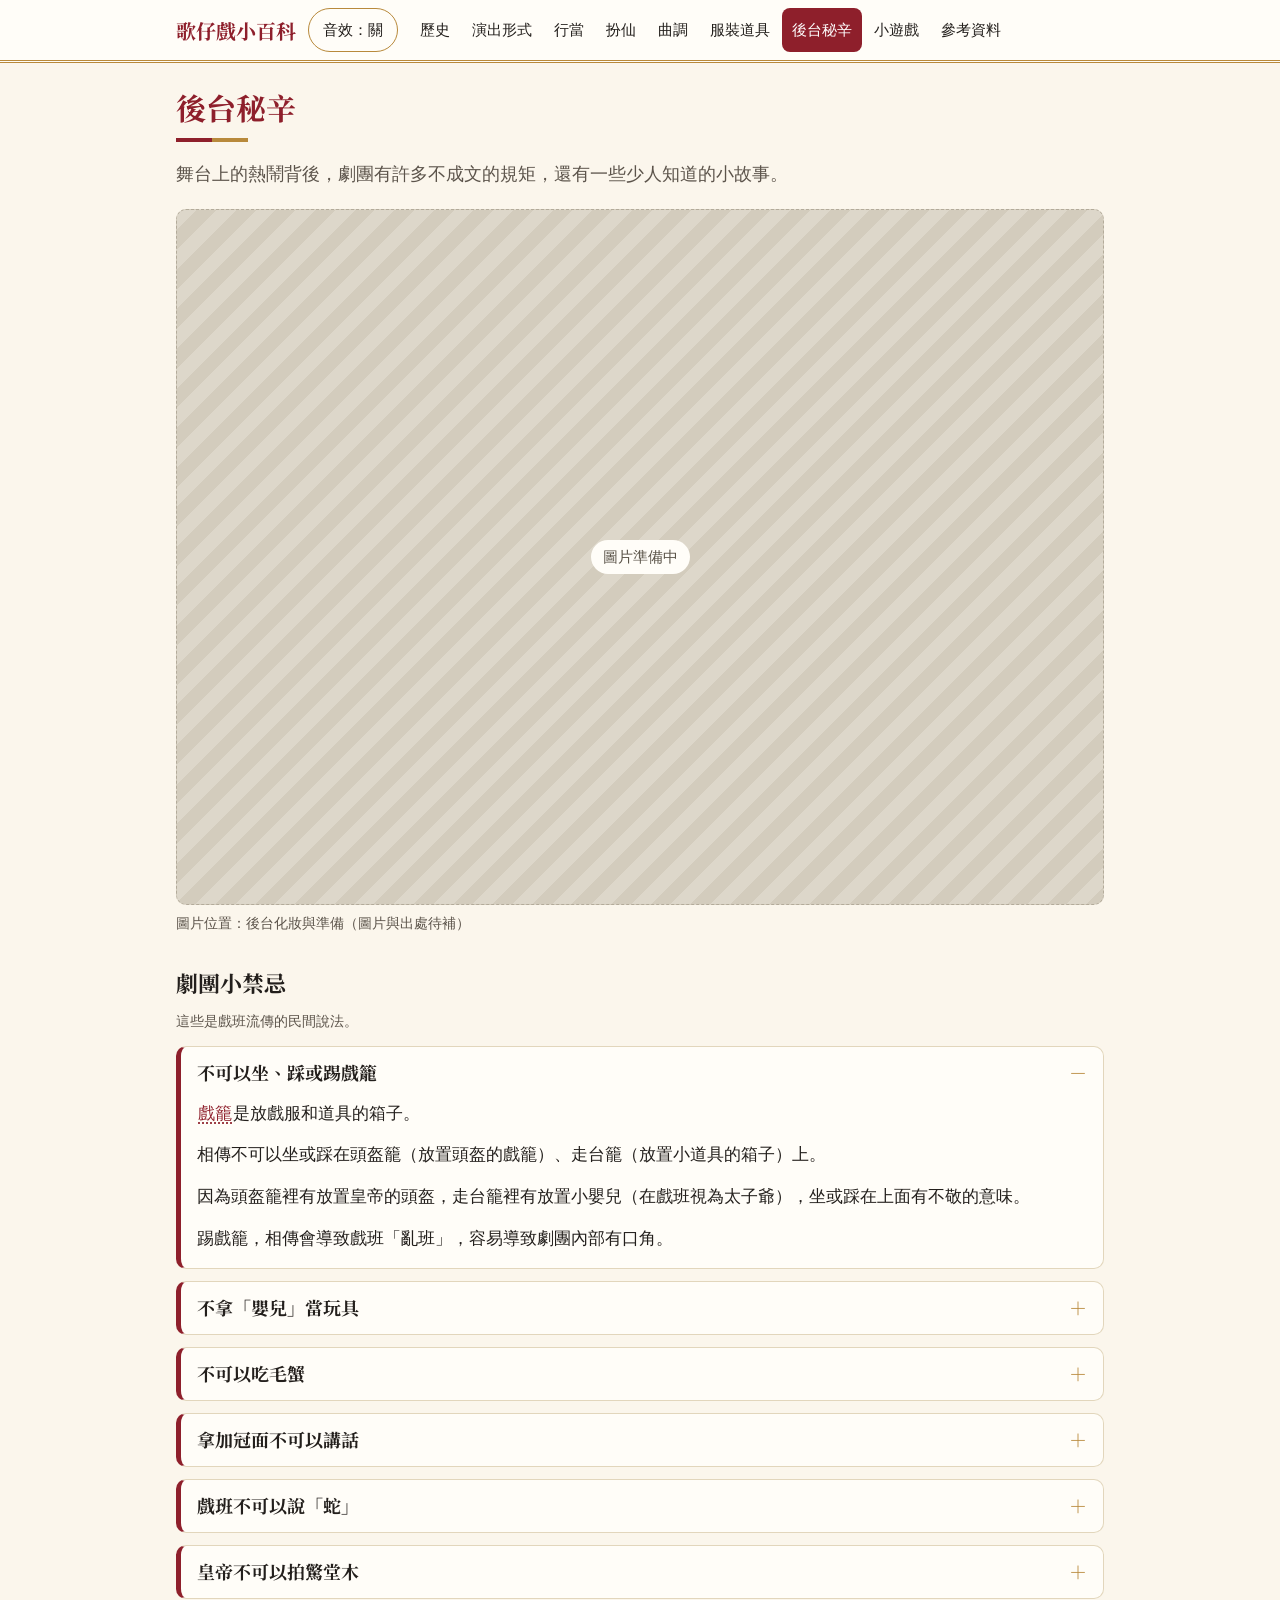
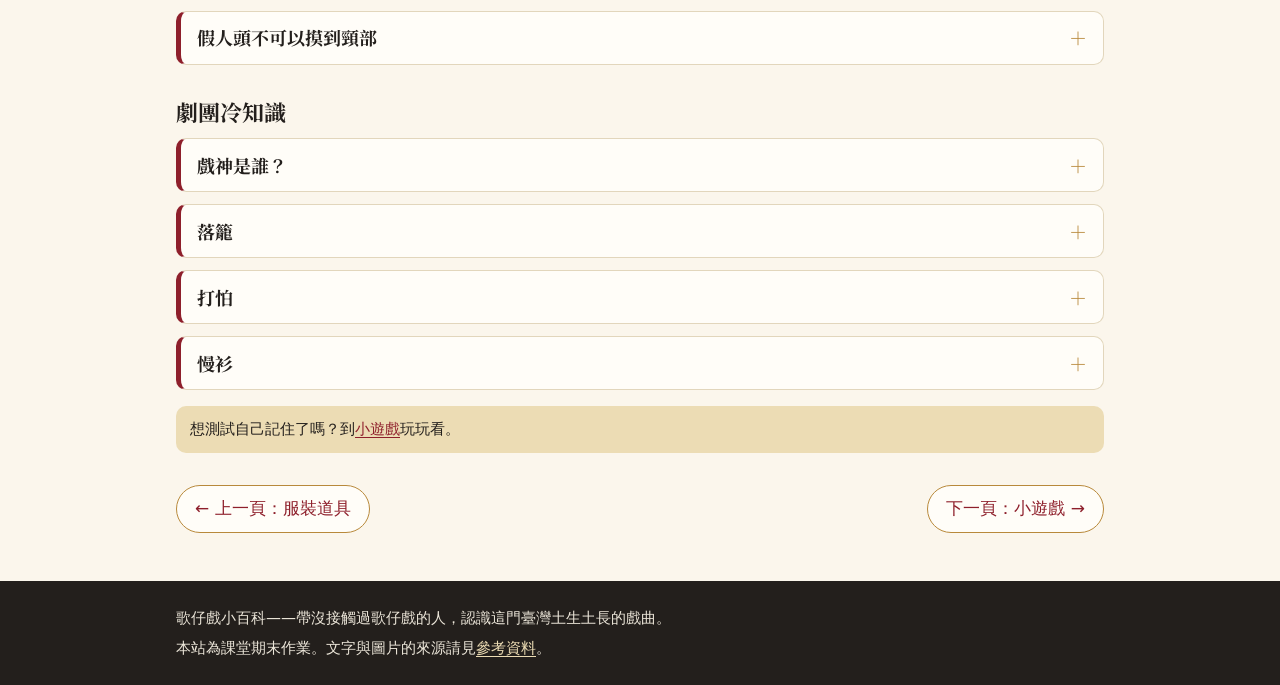
==== site/backstage.html @ 0ca02fb5 "服裝道具頁加入頁籤、單開卡片與全部展開收合，後台秘辛頁新增行話 - 新增 js/tabs.js 與頁籤、卡片工具的樣式，服裝道具頁分成戲服、道具兩個頁籤 - 後台秘辛頁：劇團冷知識新增落籠、打怕、慢衫" ====
<!doctype html>
<html lang="zh-Hant-TW">
<head>
<meta charset="utf-8">
<meta name="viewport" content="width=device-width, initial-scale=1">
<title>後台秘辛｜歌仔戲小百科</title>
<meta name="description" content="歌仔戲劇團的後台小禁忌與冷知識。">
<link rel="preconnect" href="https://fonts.googleapis.com">
<link rel="preconnect" href="https://fonts.gstatic.com" crossorigin>
<link href="https://fonts.googleapis.com/css2?family=Noto+Serif+TC:wght@500;700&display=swap" rel="stylesheet">
<link rel="stylesheet" href="css/style.css">
</head>
<body data-page="backstage">
<main id="main" class="wrap">
  <h1>後台秘辛</h1>
  <p class="lead">舞台上的熱鬧背後，劇團有許多不成文的規矩，還有一些少人知道的小故事。</p>

  <figure class="media" data-image="backstage-1.jpg" data-alt="歌仔戲後台化妝與準備的情景">
    <div class="ph" role="img" aria-label="圖片準備中：歌仔戲後台化妝與準備的情景"><span>圖片準備中</span></div>
    <figcaption>圖片位置：後台化妝與準備（圖片與出處待補）</figcaption>
  </figure>

  <h2>劇團小禁忌</h2>
  <p class="hint">這些是戲班流傳的民間說法。</p>
  <div class="cards">
    <details class="card" open>
      <summary>不可以坐、踩或踢戲籠</summary>
      <div class="card-body">
        <p><button class="term" data-term="xilong">戲籠</button>是放戲服和道具的箱子。</p>
        <p>相傳不可以坐或踩在頭盔籠（放置頭盔的戲籠）、走台籠（放置小道具的箱子）上。</p>
        <p>因為頭盔籠裡有放置皇帝的頭盔，走台籠裡有放置小嬰兒（在戲班視為太子爺），坐或踩在上面有不敬的意味。</p>
        <p>踢戲籠，相傳會導致戲班「亂班」，容易導致劇團內部有口角。</p>
      </div>
    </details>
    <details class="card">
      <summary>不拿「嬰兒」當玩具</summary>
      <div class="card-body">
        <p>嬰兒的娃娃，沒上戲的時候被視為神聖的，不可以在後台隨便玩。傳說它在戲班裡的地位，僅次於戲神。</p>
        <p class="note-box"><strong>小故事</strong><br>因為在劇中小旦生小孩需要使用到小嬰兒，因此戲班有個不成文的規定，過年時小旦需要包紅包給小嬰兒，放置在他身上。</p>
      </div>
    </details>
    <details class="card">
      <summary>不可以吃毛蟹</summary>
      <div class="card-body">
        <p>不能吃毛蟹，因為毛蟹是戲神田都元帥的救命恩人，因此演員不可以吃毛蟹。</p>
      </div>
    </details>
    <details class="card">
      <summary>拿加冠面不可以講話</summary>
      <div class="card-body">
        <p>加冠面流傳著「拿著加冠面不能說話，否則演出時會沒聲音（失聲）」的說法。</p>
        <p>這也是戲班前輩用來提醒演員在後台準備扮仙時，必須收心、保持肅穆，不要隨意嘻笑喧鬧的規矩。</p>
      </div>
    </details>
    <details class="card">
      <summary>戲班不可以說「蛇」</summary>
      <div class="card-body">
        <p>民間流傳演出當天若見到蛇，或有人說出「蛇」字，容易引發打架鬧事，或造成樂器、道具損壞，對戲班來說非常傷本。</p>
      </div>
    </details>
    <details class="card">
      <summary>皇帝不可以拍驚堂木</summary>
      <div class="card-body">
        <p>皇帝是一國之主，因此扮上後地位最高。</p>
        <p>因此扮演皇帝不可以拍驚堂木，表示會「散班」，意即劇團解散。</p>
      </div>
    </details>
    <details class="card">
      <summary>假人頭不可以摸到頸部</summary>
      <div class="card-body">
        <p>劇團的假人頭（又稱菜頭），不可以摸到頸部，據說演員會失聲。</p>
      </div>
    </details>
  </div>

  <h2>劇團冷知識</h2>
  <div class="cards">
    <details class="card">
      <summary>戲神是誰？</summary>
      <div class="card-body">
        <p><button class="term" data-term="xishen">戲神</button>是戲班信奉的守護神。田都元帥是戲曲行業共同信奉的神明之一，農曆六月十一日是祂的生日。有的劇團演出前，會先祭拜田都元帥。</p>
      </div>
    </details>
    <details class="card">
      <summary>落籠</summary>
      <div class="card-body">
        <p>落籠是指將布景、戲籠、道具移到下個演出地點搭台。</p>
      </div>
    </details>
    <details class="card">
      <summary>打怕</summary>
      <div class="card-body">
        <p>打怕是指遲到的意思。</p>
      </div>
    </details>
    <details class="card">
      <summary>慢衫</summary>
      <div class="card-body">
        <p>慢衫指的是後台演員來不及換裝，需要前台演員多爭取一些時間。</p>
      </div>
    </details>
  </div>

  <p class="note-box">想測試自己記住了嗎？到<a href="games.html">小遊戲</a>玩玩看。</p>

  <nav class="pager" aria-label="單元換頁">
    <a href="costume.html">← 上一頁：服裝道具</a>
    <a class="next" href="games.html">下一頁：小遊戲 →</a>
  </nav></main>
<script defer src="data/sources.js"></script>
<script defer src="data/glossary.js"></script>
<script defer src="js/core.js"></script>
<script defer src="js/sound.js"></script>
<script defer src="js/layout.js"></script>
<script defer src="js/glossary.js"></script>
<script defer src="js/sources-list.js"></script>
<script defer src="js/media.js"></script>
</body>
</html>
---- site/css/style.css ----
/* 歌仔戲小百科：古典與現代混合。米白底，深紅、金、墨黑為主色。 */
:root {
  --bg: #fbf6ec;
  --paper: #fffdf8;
  --ink: #231f1c;
  --muted: #5c544b;
  --red: #8e1f2b;
  --red-dark: #6e1520;
  --gold: #b8893b;
  --gold-soft: #ecdcb4;
  --line: #e2d6bc;
  --ph: #ddd7ca;
  --ph-ink: #5a5348;
  --good: #1f6b3a;
  --bad: #a3202d;
  --radius: 10px;
  --serif: 'Noto Serif TC', 'Songti TC', 'PMingLiU', 'Source Han Serif TC', serif;
  --sans: 'Noto Sans TC', 'PingFang TC', 'Microsoft JhengHei', 'Heiti TC', system-ui, sans-serif;
}

*,
*::before,
*::after {
  box-sizing: border-box;
}

html {
  -webkit-text-size-adjust: 100%;
}

body {
  margin: 0;
  background: var(--bg);
  color: var(--ink);
  font-family: var(--sans);
  font-size: 1.0625rem;
  line-height: 1.75;
  overflow-wrap: anywhere;
}

img,
video,
iframe {
  max-width: 100%;
}

a {
  color: var(--red);
  text-underline-offset: 3px;
}

a:hover {
  color: var(--red-dark);
}

:focus-visible {
  outline: 3px solid var(--gold);
  outline-offset: 2px;
}

.wrap {
  width: 100%;
  max-width: 960px;
  margin: 0 auto;
  padding: 0 16px;
}

.skip-link {
  position: absolute;
  left: -999px;
  top: 8px;
  background: var(--ink);
  color: #fff;
  padding: 8px 14px;
  border-radius: 6px;
  z-index: 100;
}

.skip-link:focus {
  left: 8px;
}

/* ---------- 導覽列 ---------- */
.site-header {
  position: sticky;
  top: 0;
  z-index: 50;
  background: var(--paper);
  border-bottom: 3px double var(--gold);
}

.header-inner {
  display: flex;
  flex-wrap: wrap;
  align-items: center;
  gap: 8px 12px;
  padding-top: 8px;
  padding-bottom: 8px;
}

.brand {
  font-family: var(--serif);
  font-weight: 700;
  font-size: 1.25rem;
  color: var(--red);
  text-decoration: none;
  margin-right: auto;
}

.menu-btn,
.sound-btn {
  font: inherit;
  font-size: 0.9375rem;
  min-height: 44px;
  padding: 0 14px;
  border: 1px solid var(--gold);
  background: var(--paper);
  color: var(--ink);
  border-radius: 999px;
  cursor: pointer;
}

.sound-btn[aria-pressed='true'] {
  background: var(--red);
  border-color: var(--red);
  color: #fff;
}

.site-nav {
  display: none;
  flex-basis: 100%;
}

.site-nav.open {
  display: block;
}

.site-nav ul {
  list-style: none;
  margin: 0;
  padding: 0;
  display: grid;
  grid-template-columns: repeat(2, 1fr);
  gap: 6px;
}

.site-nav a {
  display: flex;
  align-items: center;
  min-height: 44px;
  padding: 0 12px;
  border-radius: 8px;
  color: var(--ink);
  text-decoration: none;
  background: var(--bg);
}

.site-nav a[aria-current='page'] {
  background: var(--red);
  color: #fff;
}

@media (min-width: 960px) {
  .menu-btn {
    display: none;
  }
  .brand {
    margin-right: 0;
  }
  .site-nav {
    display: block;
    flex-basis: auto;
    margin-right: auto;
  }
  .site-nav ul {
    display: flex;
    gap: 2px;
  }
  .site-nav a {
    padding: 0 10px;
    background: transparent;
    font-size: 0.9375rem;
  }
  .site-nav a:hover {
    background: var(--gold-soft);
  }
  .site-nav a[aria-current='page'] {
    background: var(--red);
  }
}

/* ---------- 主內容 ---------- */
main.wrap {
  padding-top: 24px;
  padding-bottom: 40px;
}

h1,
h2,
h3 {
  font-family: var(--serif);
  line-height: 1.35;
  color: var(--ink);
}

h1 {
  font-size: 1.875rem;
  margin: 0 0 8px;
  color: var(--red);
}

h1::after {
  content: '';
  display: block;
  width: 72px;
  height: 4px;
  margin-top: 10px;
  background: linear-gradient(90deg, var(--red) 0 50%, var(--gold) 50% 100%);
}

h2 {
  font-size: 1.375rem;
  margin: 32px 0 12px;
}

h3 {
  font-size: 1.125rem;
  margin: 24px 0 8px;
}

.lead {
  font-size: 1.125rem;
  color: var(--muted);
  margin: 16px 0 20px;
}

p {
  margin: 0 0 12px;
}

.divider {
  text-align: center;
  color: var(--gold);
  letter-spacing: 0.5em;
  margin: 28px 0;
  font-size: 0.8rem;
}

/* ---------- 圖片與影片的預留位置 ---------- */
.media {
  margin: 0 0 24px;
}

.media figcaption {
  font-size: 0.875rem;
  color: var(--muted);
  padding-top: 6px;
}

.ph,
.media-img {
  display: block;
  width: 100%;
  aspect-ratio: 4 / 3;
  border-radius: var(--radius);
}

.media-img {
  object-fit: cover;
}

.ph {
  display: flex;
  align-items: center;
  justify-content: center;
  background: repeating-linear-gradient(135deg, var(--ph) 0 14px, #d3ccbd 14px 28px);
  color: var(--ph-ink);
  font-size: 0.9375rem;
  border: 1px dashed #b3ab9a;
}

.ph span {
  background: var(--paper);
  padding: 4px 12px;
  border-radius: 999px;
}

.ph-video {
  aspect-ratio: 16 / 9;
}

.video-slot {
  margin: 12px 0;
}

.video-play {
  display: flex;
  align-items: center;
  justify-content: center;
  gap: 10px;
  width: 100%;
  aspect-ratio: 16 / 9;
  border: 0;
  border-radius: var(--radius);
  background: var(--ink);
  color: #fff;
  font: inherit;
  cursor: pointer;
  padding: 12px;
}

.play-icon {
  font-size: 1.5rem;
  color: var(--gold-soft);
}

.video-frame {
  display: block;
  width: 100%;
  aspect-ratio: 16 / 9;
  border: 0;
  border-radius: var(--radius);
}

.video-fallback {
  font-size: 0.875rem;
  color: var(--muted);
  margin: 6px 0 0;
}

/* ---------- 可展開的小卡片 ---------- */
.cards {
  display: grid;
  gap: 12px;
}

.card {
  background: var(--paper);
  border: 1px solid var(--line);
  border-left: 5px solid var(--red);
  border-radius: var(--radius);
}

.card summary {
  cursor: pointer;
  list-style: none;
  display: flex;
  align-items: center;
  justify-content: space-between;
  gap: 12px;
  min-height: 52px;
  padding: 10px 16px;
  font-family: var(--serif);
  font-weight: 700;
  font-size: 1.125rem;
}

.card summary::-webkit-details-marker {
  display: none;
}

.card summary::after {
  content: '＋';
  color: var(--gold);
  font-weight: 700;
  flex: none;
}

.card[open] summary::after {
  content: '－';
}

.card-body {
  padding: 0 16px 14px;
}

.card-body > :last-child {
  margin-bottom: 0;
}

.note-box {
  background: var(--gold-soft);
  border-radius: var(--radius);
  padding: 10px 14px;
  font-size: 0.9375rem;
  margin: 16px 0;
}

/* ---------- 名詞解釋 ---------- */
.term {
  font: inherit;
  color: var(--red);
  background: none;
  border: 0;
  padding: 0 1px;
  cursor: pointer;
  text-decoration: underline dotted;
  text-underline-offset: 4px;
  min-height: 24px;
}

.term-pop {
  position: absolute;
  z-index: 80;
  max-width: min(320px, calc(100vw - 16px));
  background: var(--ink);
  color: #fff;
  padding: 10px 14px;
  border-radius: 8px;
  font-size: 0.9375rem;
  line-height: 1.6;
  box-shadow: 0 6px 20px rgba(0, 0, 0, 0.25);
}

.term-pop strong {
  display: block;
  color: var(--gold-soft);
  margin-bottom: 2px;
}

/* ---------- 換頁與出處 ---------- */
.pager {
  display: flex;
  flex-wrap: wrap;
  gap: 12px;
  justify-content: space-between;
  margin: 32px 0 8px;
}

.pager a {
  display: inline-flex;
  align-items: center;
  min-height: 48px;
  padding: 0 18px;
  border: 1px solid var(--gold);
  border-radius: 999px;
  background: var(--paper);
  text-decoration: none;
  font-weight: 500;
}

.pager a:hover {
  background: var(--gold-soft);
}

.pager .next {
  margin-left: auto;
}

.sources {
  border-top: 1px solid var(--line);
  margin-top: 32px;
  padding-top: 4px;
}

.sources h2,
.source-list {
  font-size: 1rem;
}

.sources h2 {
  font-size: 1.125rem;
}

.source-list {
  padding-left: 1.2em;
  color: var(--muted);
  font-size: 0.9375rem;
  line-height: 1.65;
}

.source-list li {
  margin-bottom: 8px;
}

.source-list .tag {
  display: inline-block;
  font-size: 0.75rem;
  padding: 0 8px;
  border-radius: 999px;
  background: var(--gold-soft);
  color: var(--ink);
}

.source-list .meta {
  display: block;
  font-size: 0.8125rem;
}

.source-list .note {
  display: block;
  font-size: 0.8125rem;
  color: var(--bad);
}

/* ---------- 頁尾 ---------- */
.site-footer {
  background: var(--ink);
  color: #ece6d9;
  padding: 20px 0;
  font-size: 0.9375rem;
}

.site-footer p {
  margin: 4px 0;
}

.site-footer a {
  color: var(--gold-soft);
}

/* ---------- 首頁 ---------- */
.intro {
  margin-bottom: 28px;
}

.intro-frame {
  background: var(--ink);
  border-radius: var(--radius);
  overflow: hidden;
}

.intro-video {
  display: block;
  width: 100%;
  aspect-ratio: 16 / 9;
  background: #000;
}

.intro-controls {
  display: flex;
  gap: 8px;
  margin-top: 8px;
}

.btn,
.intro-controls button {
  font: inherit;
  min-height: 44px;
  padding: 0 20px;
  border-radius: 999px;
  border: 1px solid var(--red);
  background: var(--red);
  color: #fff;
  cursor: pointer;
}

.btn:hover,
.intro-controls button:hover {
  background: var(--red-dark);
}

.btn.secondary {
  background: var(--paper);
  color: var(--red);
}

.hero-title {
  font-size: 2.25rem;
}

.unit-grid {
  list-style: none;
  padding: 0;
  margin: 0;
  display: grid;
  gap: 12px;
  grid-template-columns: 1fr;
}

.unit-card {
  display: block;
  height: 100%;
  background: var(--paper);
  border: 1px solid var(--line);
  border-top: 4px solid var(--gold);
  border-radius: var(--radius);
  padding: 14px 16px;
  text-decoration: none;
  color: var(--ink);
  transition: transform 0.2s ease, box-shadow 0.2s ease;
}

.unit-card:hover {
  transform: translateY(-2px);
  box-shadow: 0 6px 16px rgba(60, 40, 20, 0.12);
}

.unit-card .no {
  font-family: var(--serif);
  color: var(--gold);
  font-weight: 700;
}

.unit-card strong {
  display: block;
  font-family: var(--serif);
  font-size: 1.125rem;
  color: var(--red);
}

.unit-card span.desc {
  font-size: 0.9375rem;
  color: var(--muted);
}

@media (min-width: 600px) {
  .unit-grid {
    grid-template-columns: repeat(2, 1fr);
  }
}

@media (min-width: 900px) {
  .unit-grid {
    grid-template-columns: repeat(4, 1fr);
  }
}

/* 進場動畫（使用者設定「減少動態效果」時會關閉，見最下方） */
@keyframes rise {
  from {
    opacity: 0;
    transform: translateY(12px);
  }
  to {
    opacity: 1;
    transform: none;
  }
}

main > * {
  animation: rise 0.5s ease both;
}

/* ---------- 遊戲 ---------- */
.tabs {
  display: flex;
  gap: 8px;
  margin-bottom: 16px;
}

.tabs [role='tab'] {
  font: inherit;
  min-height: 48px;
  padding: 0 18px;
  border: 1px solid var(--gold);
  background: var(--paper);
  border-radius: 999px;
  cursor: pointer;
}

.tabs [role='tab'][aria-selected='true'] {
  background: var(--red);
  border-color: var(--red);
  color: #fff;
}

.panel {
  background: var(--paper);
  border: 1px solid var(--line);
  border-radius: var(--radius);
  padding: 16px;
}

fieldset {
  border: 0;
  padding: 0;
  margin: 0 0 16px;
}

legend {
  font-weight: 700;
  margin-bottom: 6px;
  padding: 0;
}

.choices {
  display: flex;
  flex-wrap: wrap;
  gap: 8px;
}

.choice {
  display: inline-flex;
  align-items: center;
  gap: 8px;
  min-height: 44px;
  padding: 0 16px;
  border: 1px solid var(--line);
  border-radius: 999px;
  background: var(--bg);
  cursor: pointer;
}

.choice:has(input:checked) {
  border-color: var(--red);
  background: #f6e3e5;
}

.choice input {
  accent-color: var(--red);
  width: 18px;
  height: 18px;
}

.stats {
  display: flex;
  gap: 24px;
  font-weight: 700;
  margin-bottom: 12px;
}

.board {
  display: grid;
  grid-template-columns: repeat(3, 1fr);
  gap: 8px;
}

@media (min-width: 600px) {
  .board {
    grid-template-columns: repeat(4, 1fr);
    gap: 12px;
  }
}

.mcard {
  position: relative;
  min-height: 92px;
  padding: 6px;
  border-radius: var(--radius);
  border: 2px solid var(--gold);
  background: var(--red);
  color: #fff;
  font: inherit;
  cursor: pointer;
}

.mcard .mback {
  font-family: var(--serif);
  font-size: 1.75rem;
  color: var(--gold-soft);
}

.mcard .mface {
  display: none;
  font-size: 0.875rem;
  line-height: 1.45;
}

.mcard.flipped {
  background: var(--paper);
  color: var(--ink);
}

.mcard.flipped .mback {
  display: none;
}

.mcard.flipped .mface {
  display: block;
}

.mcard.matched {
  border-color: var(--good);
  background: #e8f4ec;
  cursor: default;
}

.result {
  margin-top: 16px;
  padding: 14px 16px;
  background: var(--bg);
  border-radius: var(--radius);
  border: 1px solid var(--line);
}

.result-title {
  font-family: var(--serif);
  font-weight: 700;
  font-size: 1.25rem;
  color: var(--red);
  margin-bottom: 4px;
}

.record-new {
  display: inline-block;
  padding: 2px 14px;
  border-radius: 999px;
  background: var(--gold);
  color: #1b1408;
  font-weight: 700;
}

.hint {
  font-size: 0.875rem;
  color: var(--muted);
}

.actions {
  display: flex;
  flex-wrap: wrap;
  gap: 8px;
  margin-top: 12px;
}

.options {
  display: grid;
  gap: 8px;
  grid-template-columns: 1fr;
  margin: 14px 0;
}

@media (min-width: 600px) {
  .options {
    grid-template-columns: repeat(2, 1fr);
  }
}

.option {
  font: inherit;
  min-height: 52px;
  padding: 8px 16px;
  text-align: left;
  border: 2px solid var(--line);
  border-radius: var(--radius);
  background: var(--bg);
  cursor: pointer;
}

.option:hover:not(:disabled) {
  border-color: var(--gold);
}

.option:disabled {
  cursor: default;
  color: var(--ink);
}

.option.correct {
  border-color: var(--good);
  background: #e8f4ec;
  font-weight: 700;
}

.option.wrong {
  border-color: var(--bad);
  background: #fbe9ea;
}

.feedback {
  font-weight: 700;
  min-height: 1.75em;
}

.feedback.good {
  color: var(--good);
}

.feedback.bad {
  color: var(--bad);
}

#q-figure {
  max-width: 420px;
}

/* ---------- 頁籤與卡片工具（js/tabs.js） ---------- */
.tablist {
  display: flex;
  flex-wrap: wrap;
  gap: 8px;
  margin: 24px 0 8px;
}

.tab {
  font: inherit;
  min-height: 44px;
  padding: 0 20px;
  border-radius: 999px;
  border: 1px solid var(--red);
  background: var(--paper);
  color: var(--red);
  cursor: pointer;
}

.tab:hover {
  background: var(--gold-soft);
}

.tab[aria-selected='true'] {
  background: var(--red);
  color: #fff;
}

.tab[aria-selected='true']:hover {
  background: var(--red-dark);
}

/* 頁籤本身已經是標題，區塊標題只留給朗讀軟體 */
.tabs-ready .tab-panel > h2 {
  position: absolute;
  width: 1px;
  height: 1px;
  margin: -1px;
  overflow: hidden;
  clip: rect(0 0 0 0);
  white-space: nowrap;
}

.cards-tools {
  display: flex;
  justify-content: flex-end;
  gap: 8px;
  margin: 8px 0 12px;
}

.tool-btn {
  font: inherit;
  font-size: 0.9375rem;
  min-height: 40px;
  padding: 0 14px;
  border-radius: 999px;
  border: 1px solid var(--line);
  background: var(--paper);
  color: var(--muted);
  cursor: pointer;
}

.tool-btn:hover {
  border-color: var(--red);
  color: var(--red);
}

/* ---------- 使用者設定「減少動態效果」 ---------- */
@media (prefers-reduced-motion: reduce) {
  *,
  *::before,
  *::after {
    animation: none !important;
    transition: none !important;
    scroll-behavior: auto !important;
  }
}
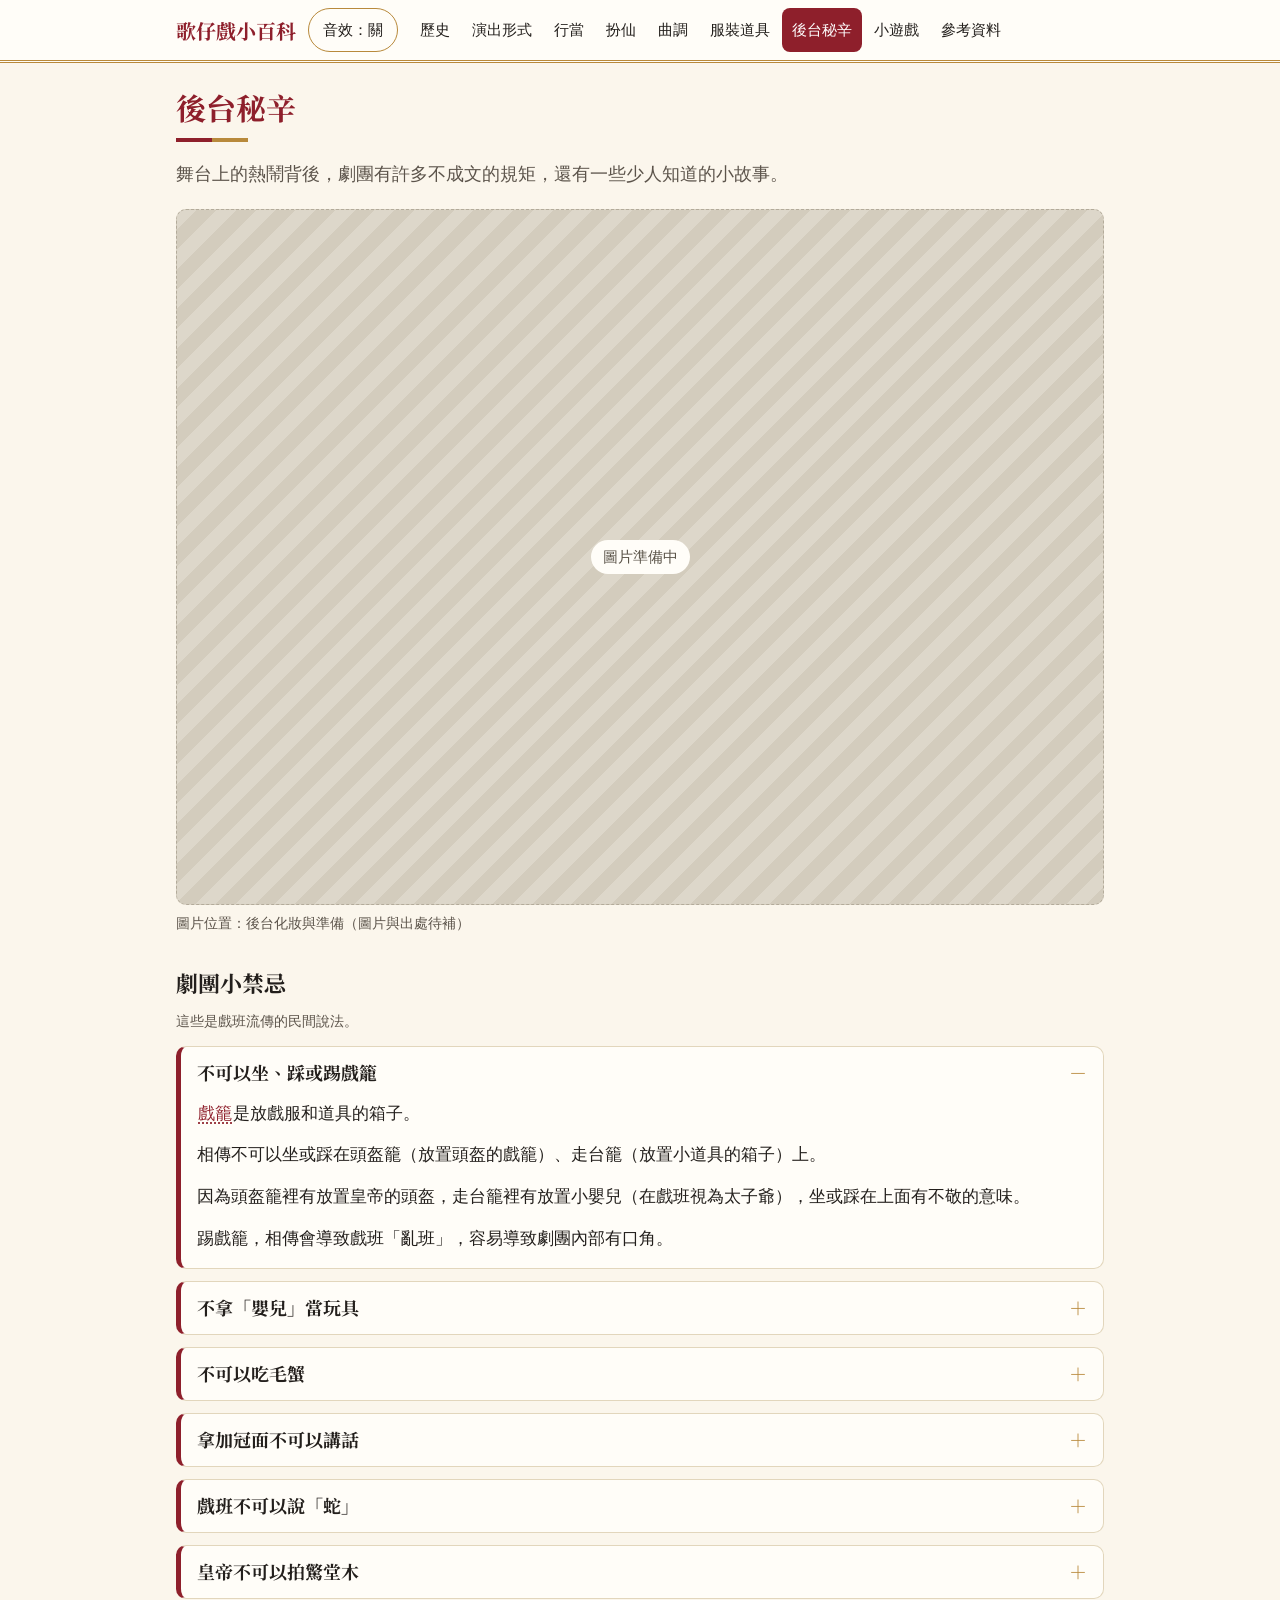
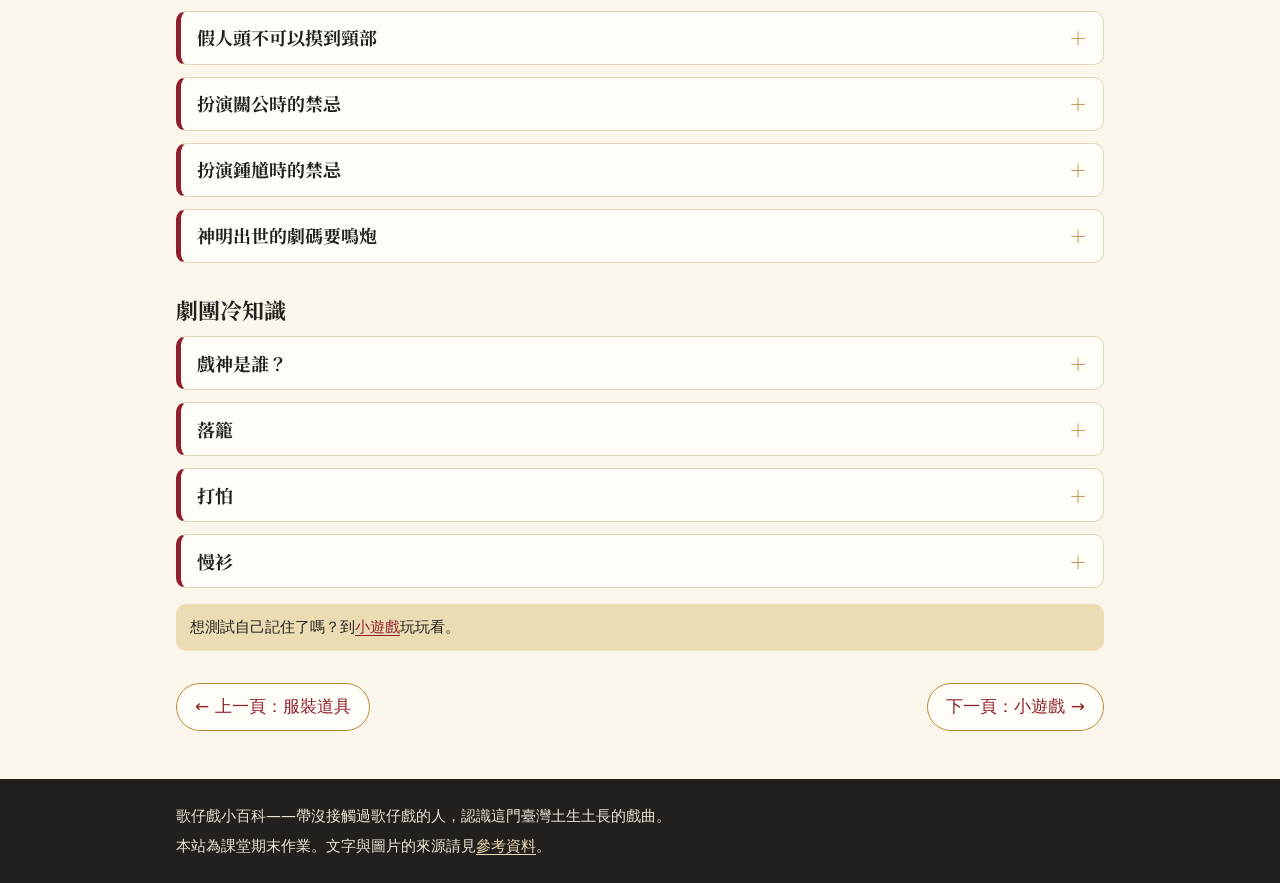
==== commit 332135df: "後台秘辛頁新增關公、鍾馗與神明出世劇碼的禁忌 Co-Authored-By: Claude Sonnet 5.5 <noreply@anthropic.com>" ====
--- a/site/backstage.html
+++ b/site/backstage.html
@@ -55,7 +55,7 @@
     <details class="card">
       <summary>戲班不可以說「蛇」</summary>
       <div class="card-body">
-        <p>民間流傳演出當天若見到蛇，或有人說出「蛇」字，容易引發打架鬧事，或造成樂器、道具損壞，對戲班來說非常傷本。</p>
+        <p>在戲班不可以讀「蛇」（臺語讀音ㄓㄨㄚˊ），可以改說蛇（臺語讀音ㄒㄧㄚˊ）、草繩仔或小龍。</p>
       </div>
     </details>
     <details class="card">
@@ -69,6 +69,26 @@
       <summary>假人頭不可以摸到頸部</summary>
       <div class="card-body">
         <p>劇團的假人頭（又稱菜頭），不可以摸到頸部，據說演員會失聲。</p>
+      </div>
+    </details>
+    <details class="card">
+      <summary>扮演關公時的禁忌</summary>
+      <div class="card-body">
+        <p>勾臉要留破綻、不能畫得太像：傳說關公神威顯赫，若妝容過於逼真可能招致靈體降駕或附身，因此常在臉上點一顆痣或在下巴畫「×」作為「破相」，代表非正神本尊。</p>
+        <p>上妝後少言或靜默：認為上妝後已進入角色狀態，需保持莊重、少說話或靜心凝神，避免言行失當。部分劇團在出場前會對著青龍刀進行祭拜、燒香等儀式。</p>
+      </div>
+    </details>
+    <details class="card">
+      <summary>扮演鍾馗時的禁忌</summary>
+      <div class="card-body">
+        <p>演員勾臉後即代表神格降臨，從勾臉到正式卸妝前不得隨意開口說話，以免破法或招惹煞氣。</p>
+        <p>忌直呼名字：扮演者與現場工作人員不可互相叫喚本名，避免魂魄受驚或被無形眾生趁隙鎖定。</p>
+      </div>
+    </details>
+    <details class="card">
+      <summary>神明出世的劇碼要鳴炮</summary>
+      <div class="card-body">
+        <p>演出到神明出世相關劇碼時，在神明出場前會請廟方鳴炮，表示敬重。</p>
       </div>
     </details>
   </div>
--- a/site/css/style.css
+++ b/site/css/style.css
@@ -864,71 +864,11 @@
   max-width: 420px;
 }
 
-/* ---------- 頁籤與卡片工具（js/tabs.js） ---------- */
-.tablist {
-  display: flex;
-  flex-wrap: wrap;
-  gap: 8px;
-  margin: 24px 0 8px;
-}
-
-.tab {
-  font: inherit;
-  min-height: 44px;
-  padding: 0 20px;
-  border-radius: 999px;
-  border: 1px solid var(--red);
-  background: var(--paper);
-  color: var(--red);
-  cursor: pointer;
-}
-
-.tab:hover {
-  background: var(--gold-soft);
-}
-
-.tab[aria-selected='true'] {
-  background: var(--red);
-  color: #fff;
-}
-
-.tab[aria-selected='true']:hover {
-  background: var(--red-dark);
-}
-
-/* 頁籤本身已經是標題，區塊標題只留給朗讀軟體 */
-.tabs-ready .tab-panel > h2 {
-  position: absolute;
-  width: 1px;
-  height: 1px;
-  margin: -1px;
-  overflow: hidden;
-  clip: rect(0 0 0 0);
-  white-space: nowrap;
-}
-
-.cards-tools {
-  display: flex;
-  justify-content: flex-end;
-  gap: 8px;
-  margin: 8px 0 12px;
-}
-
-.tool-btn {
-  font: inherit;
-  font-size: 0.9375rem;
-  min-height: 40px;
-  padding: 0 14px;
-  border-radius: 999px;
-  border: 1px solid var(--line);
-  background: var(--paper);
-  color: var(--muted);
-  cursor: pointer;
-}
-
-.tool-btn:hover {
-  border-color: var(--red);
-  color: var(--red);
+.question {
+  font-family: var(--serif);
+  font-size: 1.25rem;
+  font-weight: 700;
+  margin: 12px 0;
 }
 
 /* ---------- 使用者設定「減少動態效果」 ---------- */
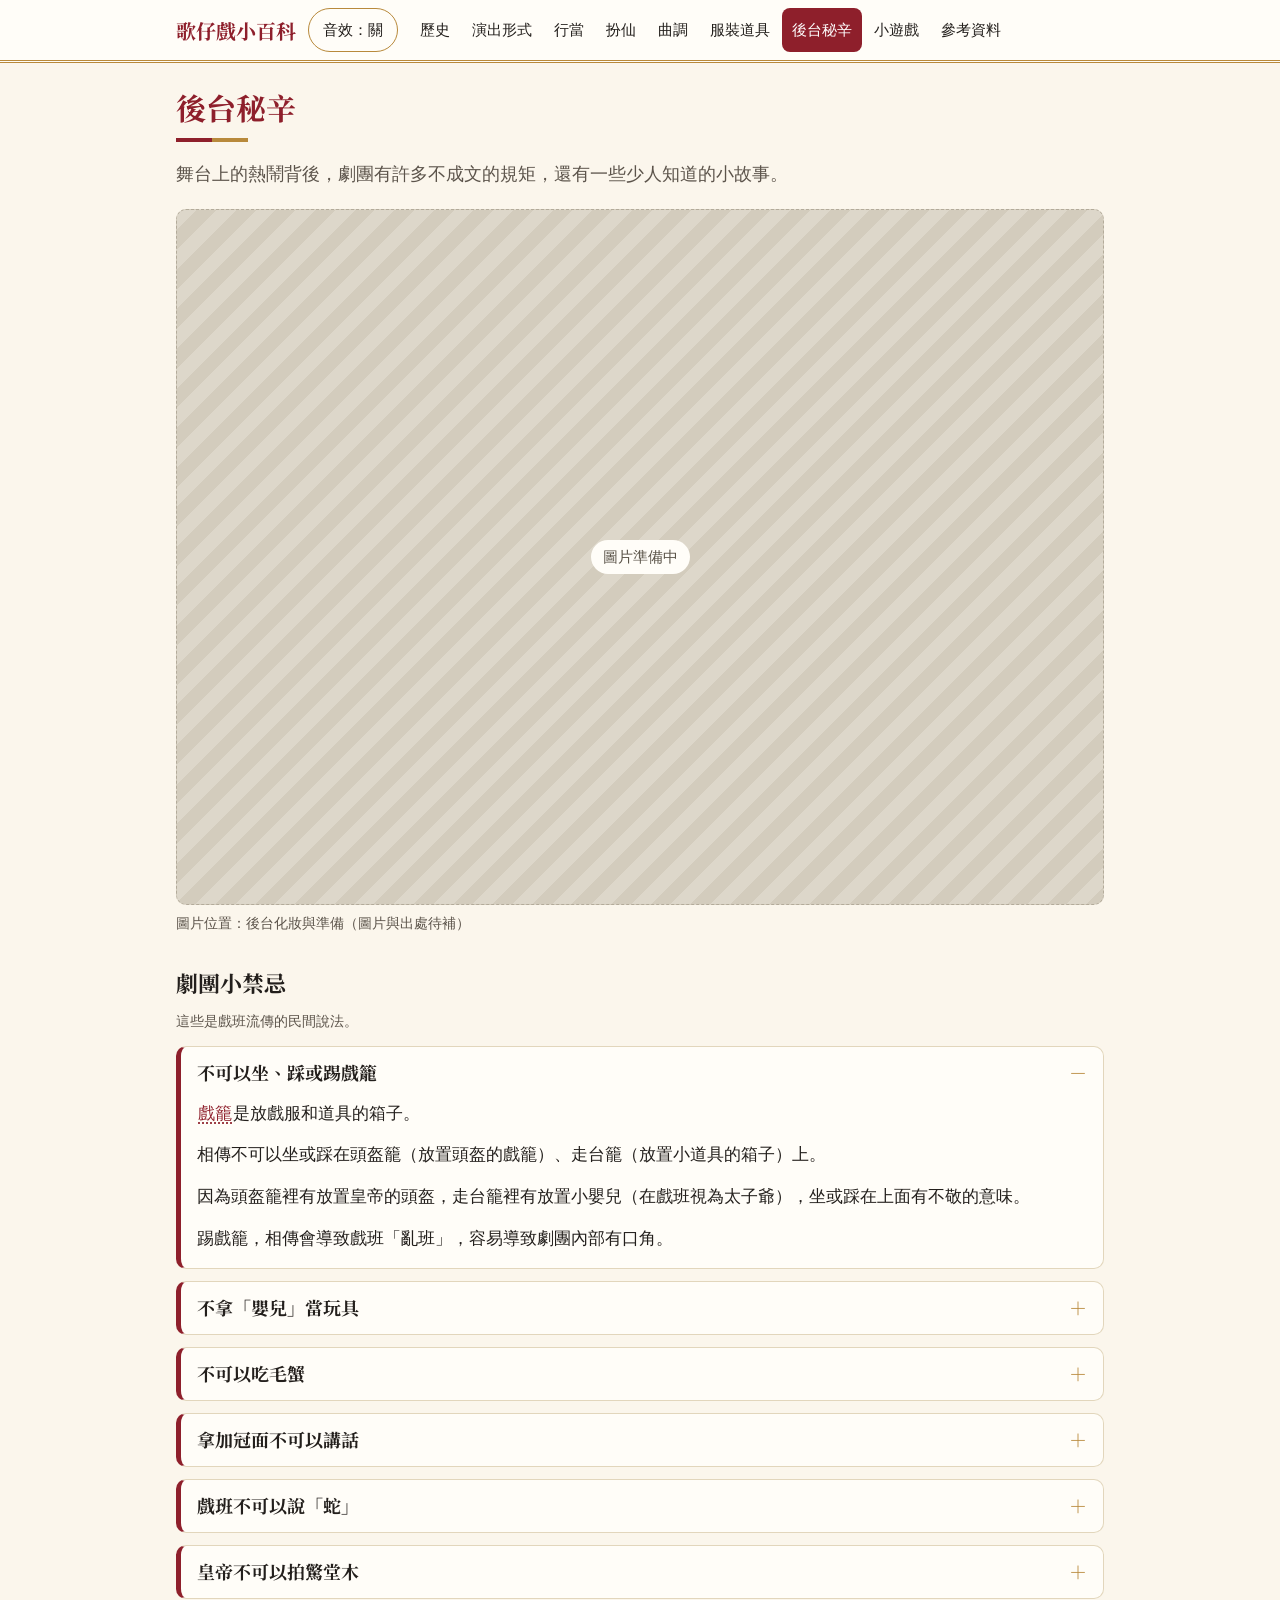
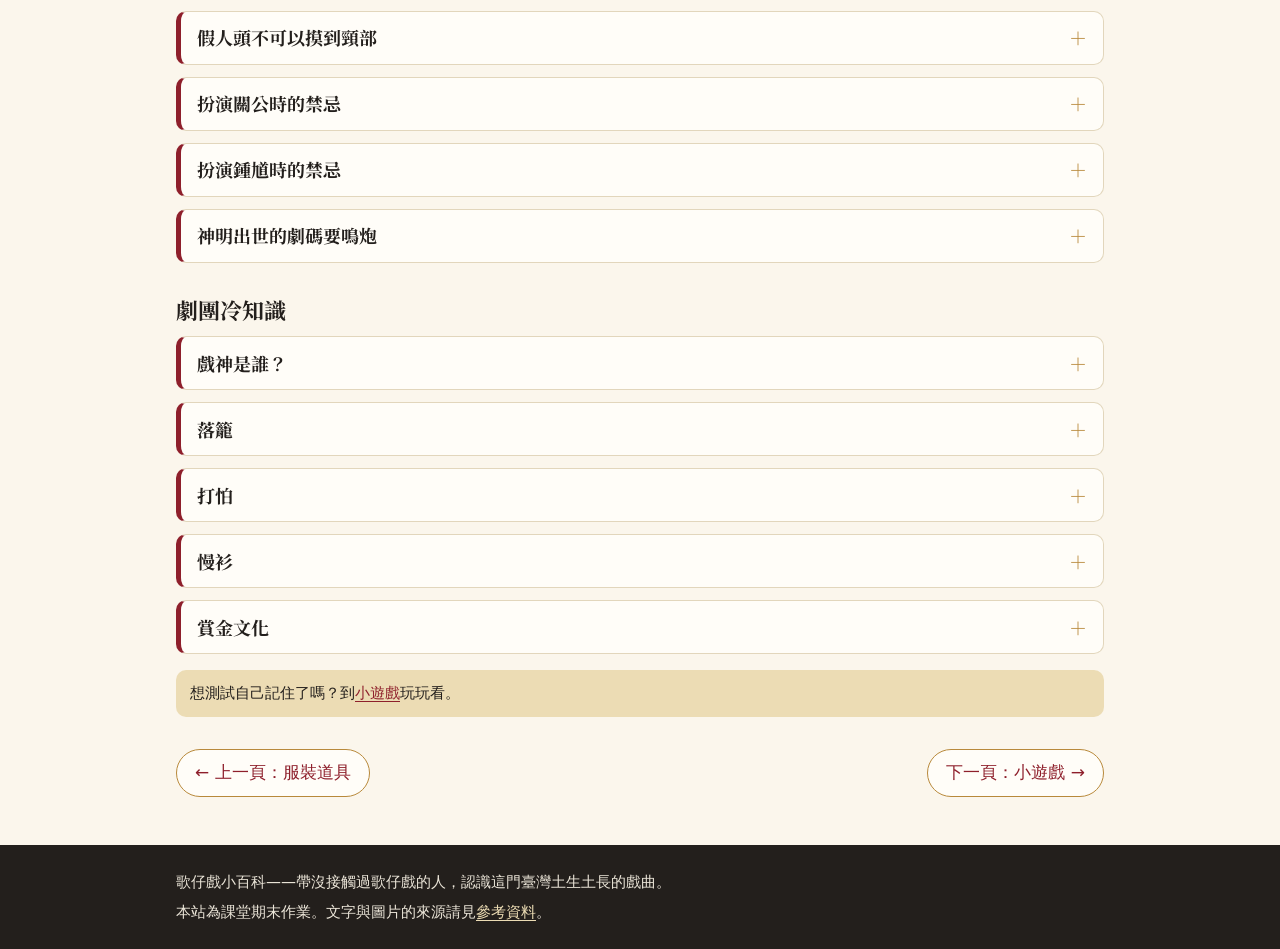
==== commit 5b9d2775: "後台秘辛頁：劇團冷知識新增賞金文化 Co-Authored-By: Claude Sonnet 5.5 <noreply@anthropic.com>" ====
--- a/site/backstage.html
+++ b/site/backstage.html
@@ -119,6 +119,13 @@
         <p>慢衫指的是後台演員來不及換裝，需要前台演員多爭取一些時間。</p>
       </div>
     </details>
+    <details class="card">
+      <summary>賞金文化</summary>
+      <div class="card-body">
+        <p>觀眾通常會包紅包給演員，表達對演員的欣賞跟喜愛。</p>
+        <p>演員便會貼在紅紙上，別在布景上，因此賞金也有贊助演員光彩意思。</p>
+      </div>
+    </details>
   </div>
 
   <p class="note-box">想測試自己記住了嗎？到<a href="games.html">小遊戲</a>玩玩看。</p>
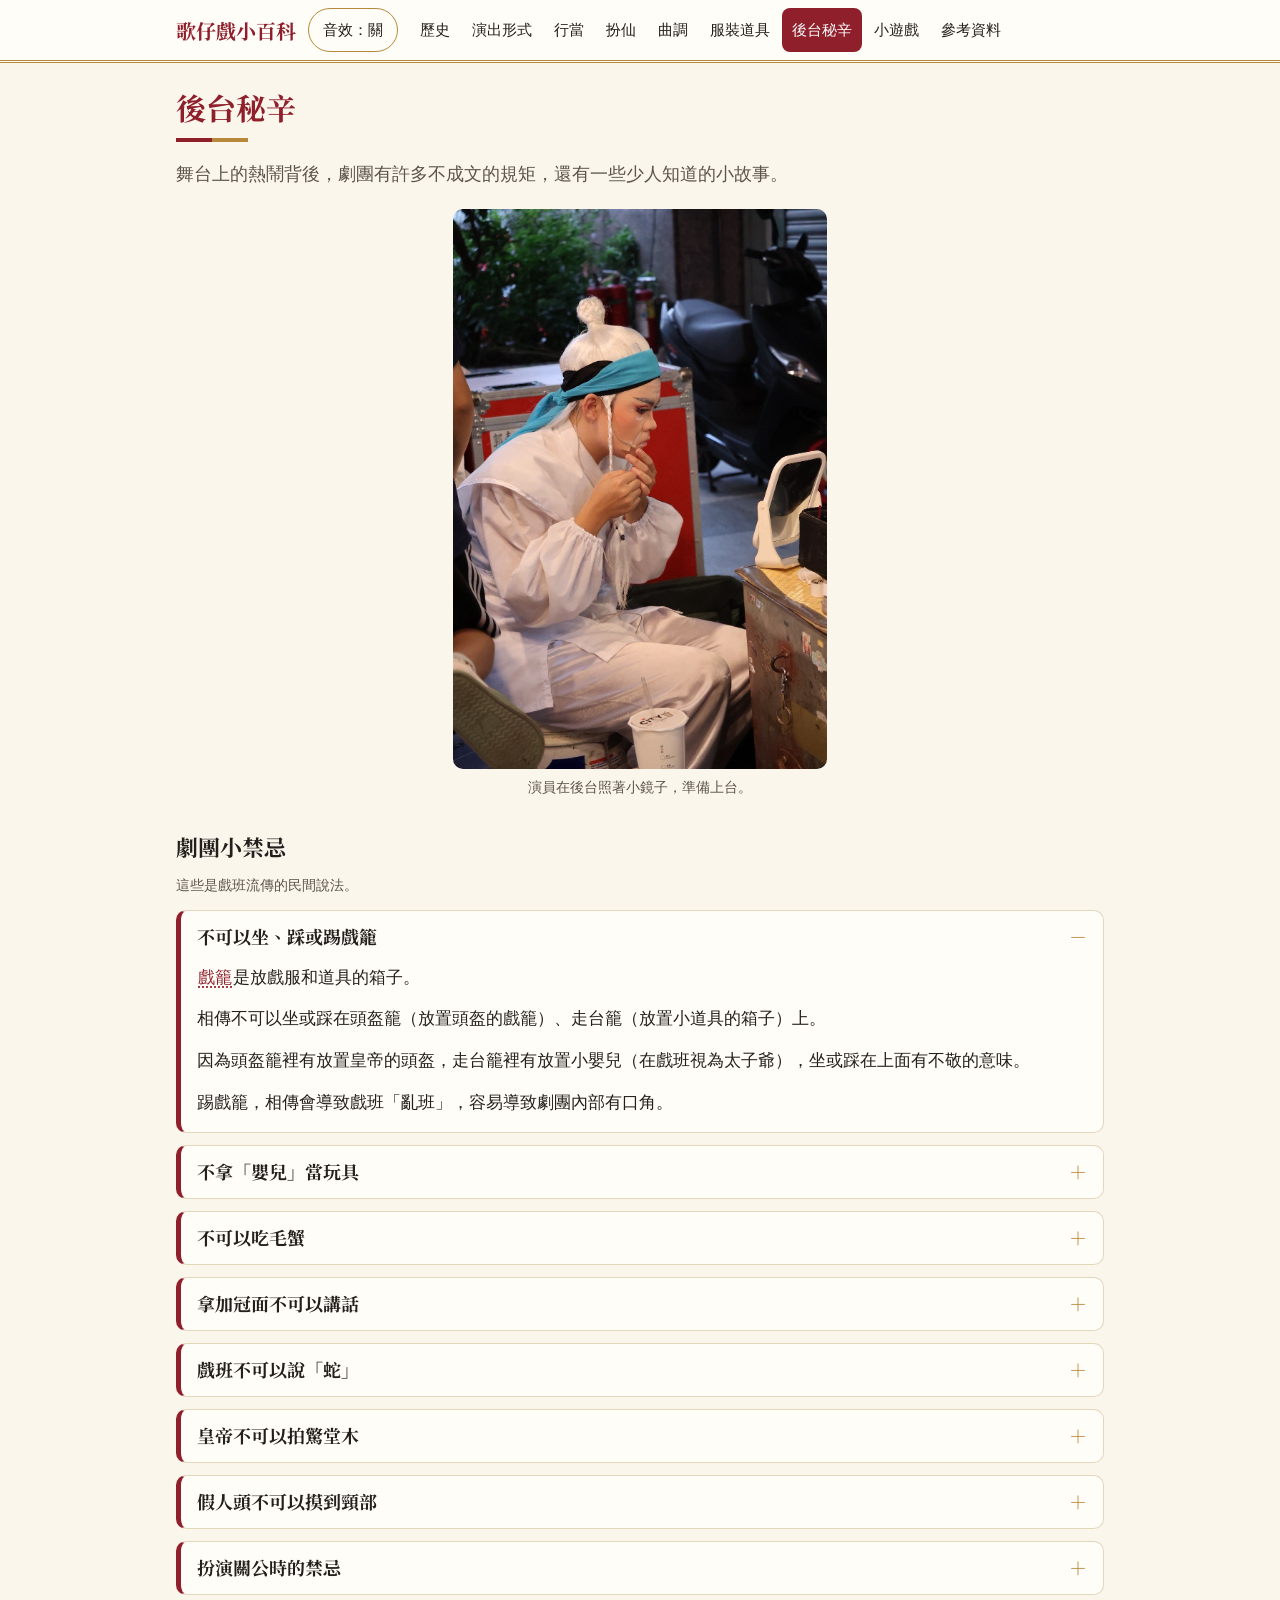
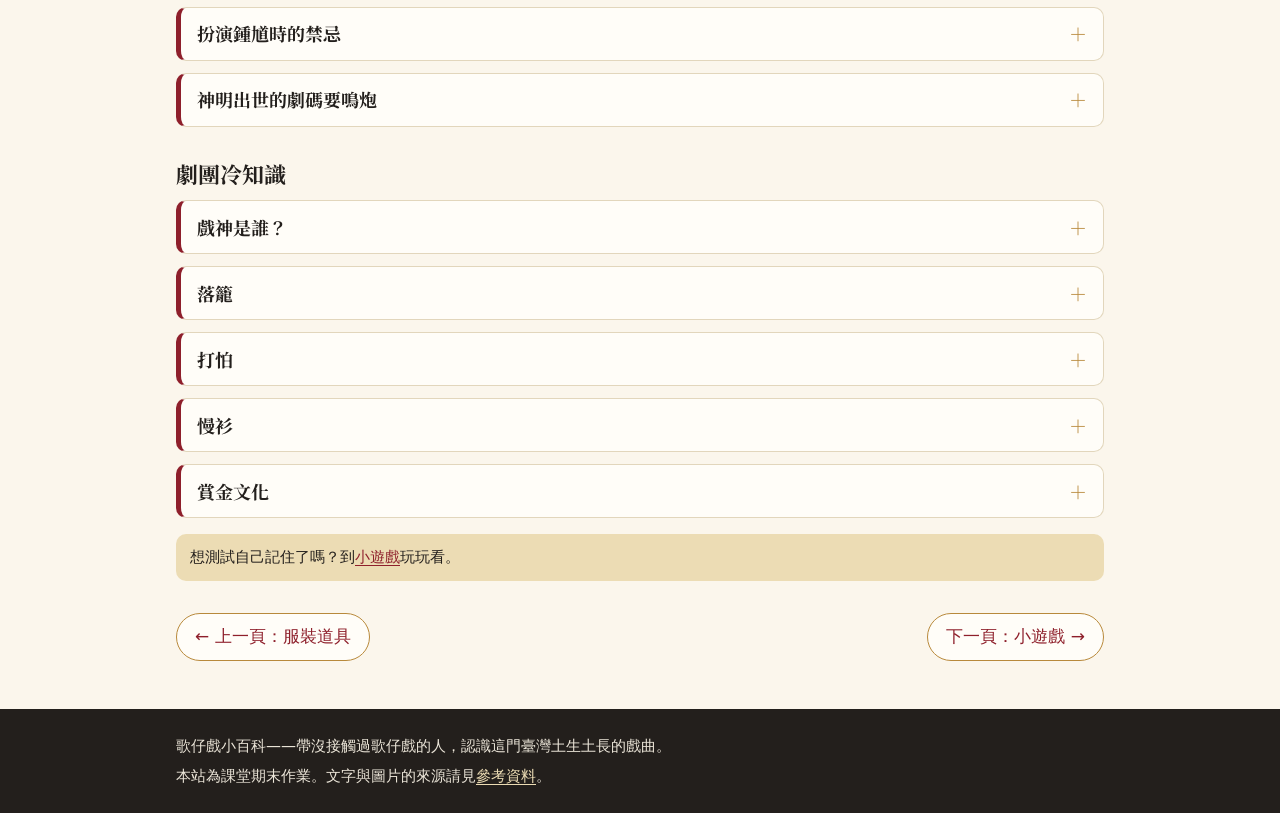
==== commit 2120d691: "各單元頁放入劇團演出與後台照片，參考資料新增圖片出處 - 新增 20 張照片（改英文檔名、縮至 1600 像素內、移除拍攝資訊） - 後台秘辛、角色行當、扮仙儀式、服裝道具、演出形式頁放入照片 - 圖" ====
--- a/site/backstage.html
+++ b/site/backstage.html
@@ -15,9 +15,9 @@
   <h1>後台秘辛</h1>
   <p class="lead">舞台上的熱鬧背後，劇團有許多不成文的規矩，還有一些少人知道的小故事。</p>
 
-  <figure class="media" data-image="backstage-1.jpg" data-alt="歌仔戲後台化妝與準備的情景">
-    <div class="ph" role="img" aria-label="圖片準備中：歌仔戲後台化妝與準備的情景"><span>圖片準備中</span></div>
-    <figcaption>圖片位置：後台化妝與準備（圖片與出處待補）</figcaption>
+  <figure class="media media-natural" data-image="backstage.jpg" data-alt="演員在後台一邊照鏡子，一邊化妝準備上台">
+    <div class="ph" role="img" aria-label="圖片準備中：演員在後台化妝"><span>圖片準備中</span></div>
+    <figcaption>演員在後台照著小鏡子，準備上台。</figcaption>
   </figure>
 
   <h2>劇團小禁忌</h2>
@@ -37,6 +37,10 @@
       <div class="card-body">
         <p>嬰兒的娃娃，沒上戲的時候被視為神聖的，不可以在後台隨便玩。傳說它在戲班裡的地位，僅次於戲神。</p>
         <p class="note-box"><strong>小故事</strong><br>因為在劇中小旦生小孩需要使用到小嬰兒，因此戲班有個不成文的規定，過年時小旦需要包紅包給小嬰兒，放置在他身上。</p>
+        <figure class="media media-natural" data-image="lu-xian.jpg" data-alt="扮演祿仙的演員，手上抱著小嬰兒娃娃">
+          <div class="ph" role="img" aria-label="圖片準備中：抱著小嬰兒娃娃的祿仙"><span>圖片準備中</span></div>
+          <figcaption>戲裡的小嬰兒娃娃（祿仙抱著它上場）。</figcaption>
+        </figure>
       </div>
     </details>
     <details class="card">
@@ -76,6 +80,10 @@
       <div class="card-body">
         <p>勾臉要留破綻、不能畫得太像：傳說關公神威顯赫，若妝容過於逼真可能招致靈體降駕或附身，因此常在臉上點一顆痣或在下巴畫「×」作為「破相」，代表非正神本尊。</p>
         <p>上妝後少言或靜默：認為上妝後已進入角色狀態，需保持莊重、少說話或靜心凝神，避免言行失當。部分劇團在出場前會對著青龍刀進行祭拜、燒香等儀式。</p>
+        <figure class="media media-natural" data-image="guangong.jpg" data-alt="扮演關公的演員，紅色臉譜、長黑鬍子、穿著金色大靠">
+          <div class="ph" role="img" aria-label="圖片準備中：扮演關公的演員"><span>圖片準備中</span></div>
+          <figcaption>扮演關公的演員。</figcaption>
+        </figure>
       </div>
     </details>
     <details class="card">
@@ -83,6 +91,10 @@
       <div class="card-body">
         <p>演員勾臉後即代表神格降臨，從勾臉到正式卸妝前不得隨意開口說話，以免破法或招惹煞氣。</p>
         <p>忌直呼名字：扮演者與現場工作人員不可互相叫喚本名，避免魂魄受驚或被無形眾生趁隙鎖定。</p>
+        <figure class="media media-natural" data-image="zhongkui.jpg" data-alt="扮演鍾馗的演員，臉上畫著黑白紅的臉譜、留著黑色長鬍子">
+          <div class="ph" role="img" aria-label="圖片準備中：扮演鍾馗的演員"><span>圖片準備中</span></div>
+          <figcaption>扮演鍾馗的演員。</figcaption>
+        </figure>
       </div>
     </details>
     <details class="card">
@@ -123,7 +135,11 @@
       <summary>賞金文化</summary>
       <div class="card-body">
         <p>觀眾通常會包紅包給演員，表達對演員的欣賞跟喜愛。</p>
-        <p>演員便會貼在紅紙上，別在布景上，因此賞金也有贊助演員光彩意思。</p>
+        <p>演員便會把賞金貼在紅紙上，別在布景上，因此賞金也有贊助演員光彩的意思。</p>
+        <figure class="media media-natural" data-image="beard-profile.jpg" data-alt="演員身後的布景上，貼著寫了「賞」字的紅紙和一排排鈔票">
+          <div class="ph" role="img" aria-label="圖片準備中：貼滿賞金的布景"><span>圖片準備中</span></div>
+          <figcaption>布景上貼著寫了「賞」字的紅紙和鈔票。</figcaption>
+        </figure>
       </div>
     </details>
   </div>
--- a/site/css/style.css
+++ b/site/css/style.css
@@ -269,6 +269,29 @@
   object-fit: cover;
 }
 
+/* 直式或橫式都完整顯示的照片：保持原本比例，太高就縮小，不裁切 */
+.media-natural .media-img {
+  width: auto;
+  max-width: 100%;
+  height: auto;
+  max-height: min(70vh, 560px);
+  aspect-ratio: auto;
+  margin: 0 auto;
+  object-fit: contain;
+}
+
+.card-body .media {
+  margin: 12px 0 0;
+}
+
+.card-body .media-natural .media-img {
+  max-height: min(60vh, 440px);
+}
+
+.media-natural figcaption {
+  text-align: center;
+}
+
 .ph {
   display: flex;
   align-items: center;
@@ -294,6 +317,8 @@
 }
 
 .video-play {
+  position: relative;
+  overflow: hidden;
   display: flex;
   align-items: center;
   justify-content: center;
@@ -314,6 +339,36 @@
   color: var(--gold-soft);
 }
 
+/* 有封面的播放按鈕：封面完整顯示在深色框中間，只留一個圓形播放鈕 */
+.video-poster {
+  position: absolute;
+  inset: 0;
+  width: 100%;
+  height: 100%;
+  object-fit: contain;
+}
+
+.video-play.has-poster .play-icon {
+  position: relative;
+  display: grid;
+  place-items: center;
+  width: 56px;
+  height: 56px;
+  border-radius: 50%;
+  background: rgba(35, 31, 28, 0.7);
+  color: #fff;
+}
+
+.video-play.has-poster .video-play-label {
+  position: absolute;
+  width: 1px;
+  height: 1px;
+  margin: -1px;
+  overflow: hidden;
+  clip: rect(0 0 0 0);
+  white-space: nowrap;
+}
+
 .video-frame {
   display: block;
   width: 100%;
@@ -384,6 +439,26 @@
   padding: 10px 14px;
   font-size: 0.9375rem;
   margin: 16px 0;
+}
+
+/* 冷知識：用綠色底跟金色的提示框區分 */
+.tip-box {
+  background: #e8f4ec;
+  border-left: 5px solid var(--good);
+  border-radius: var(--radius);
+  padding: 12px 16px;
+  margin: 24px 0;
+}
+
+.tip-box > :last-child {
+  margin-bottom: 0;
+}
+
+.tip-title {
+  font-family: var(--serif);
+  font-weight: 700;
+  color: var(--good);
+  margin: 0 0 8px;
 }
 
 /* ---------- 名詞解釋 ---------- */
